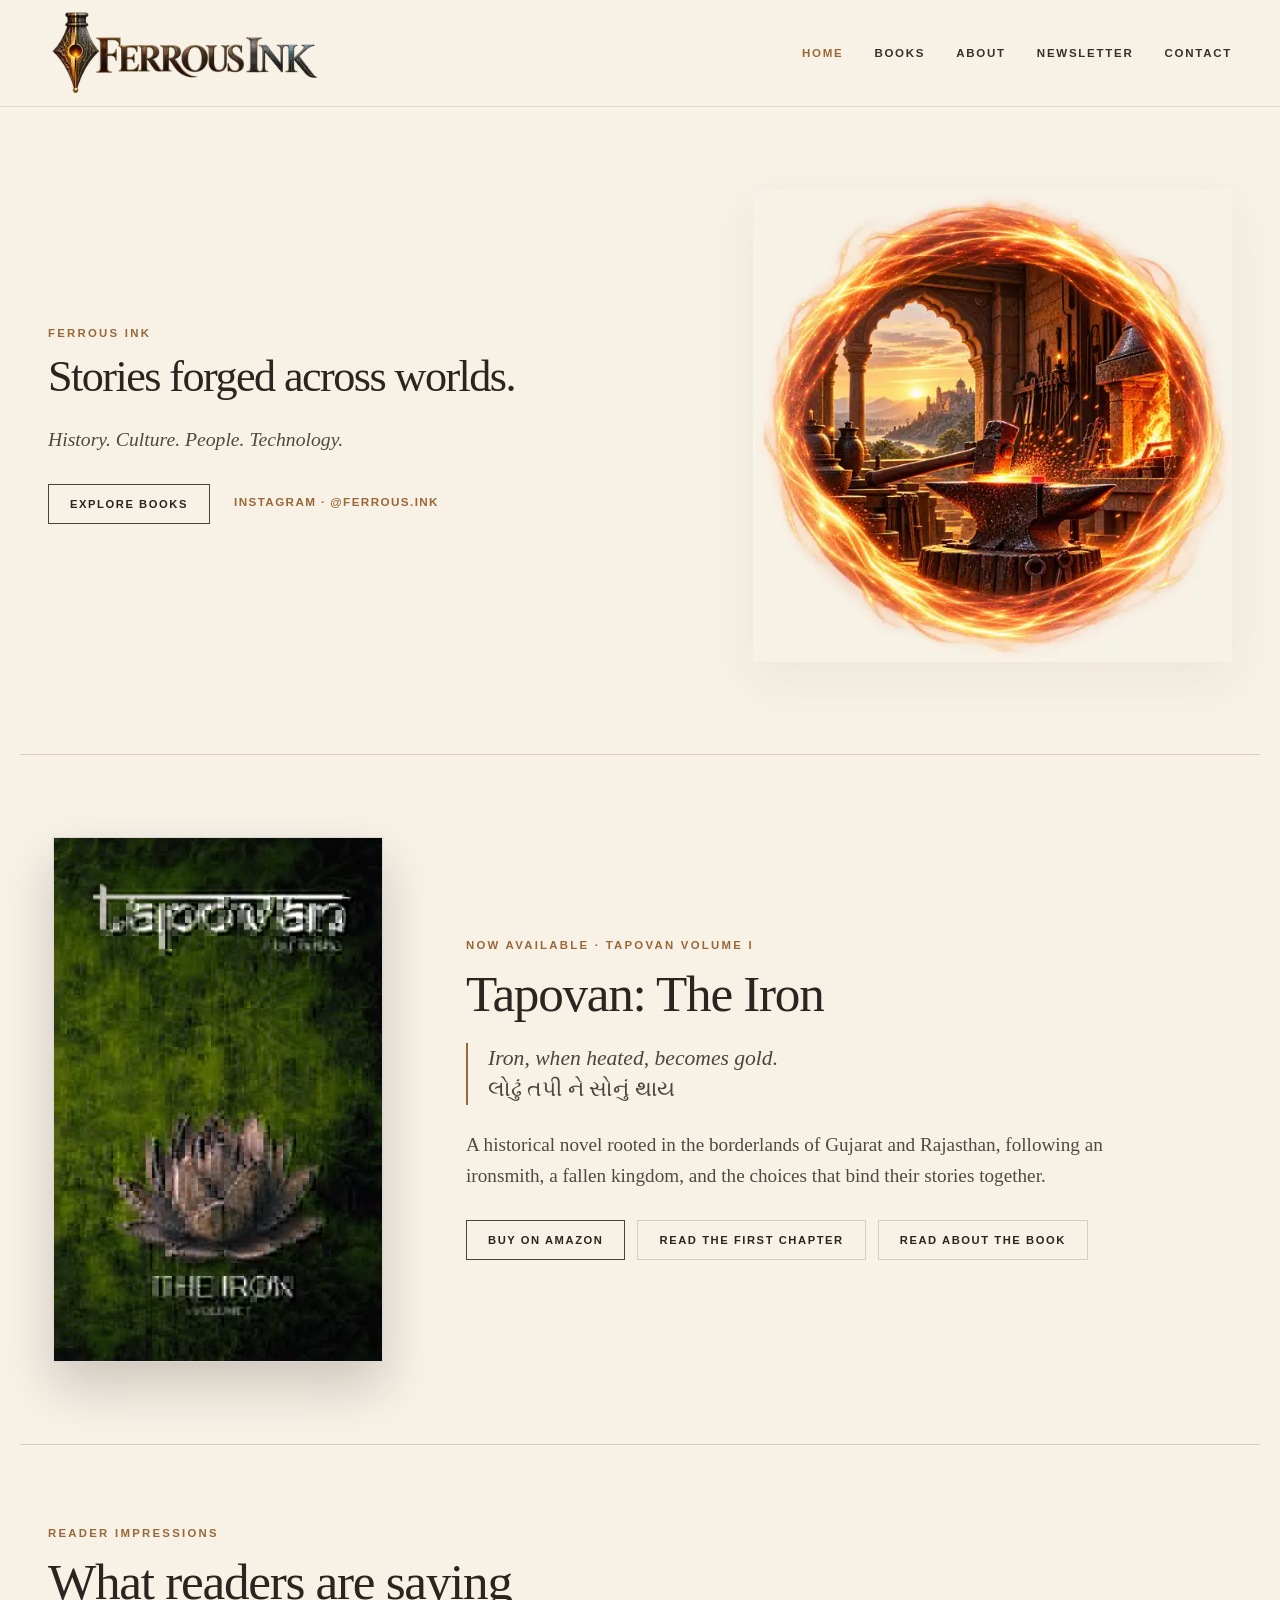
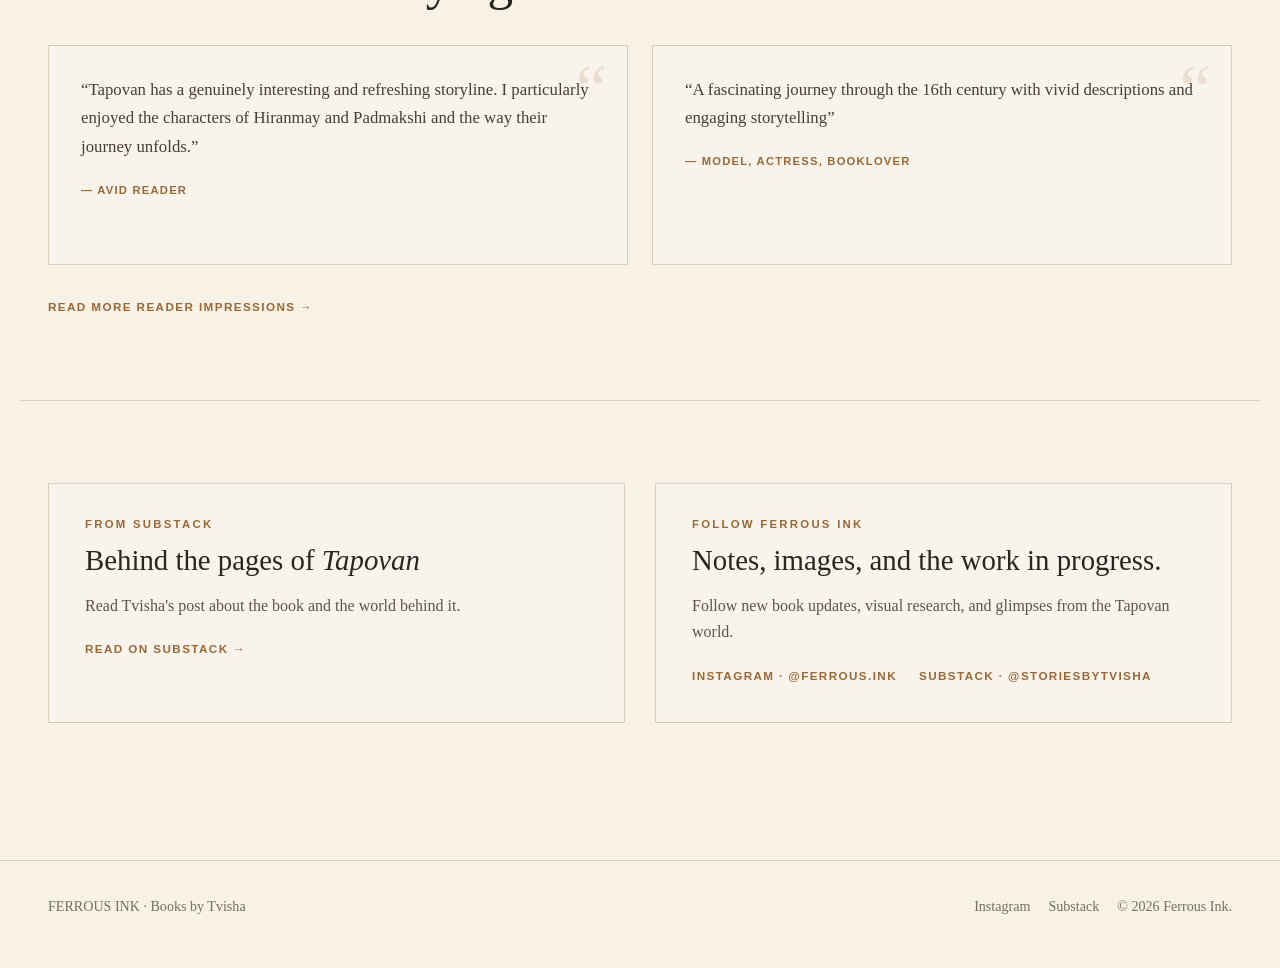
==== index.html @ 9d2a9182 "Use medium Tapovan cover on homepage" ====
<!doctype html><html lang="en"><head><meta charset="utf-8"><meta name="viewport" content="width=device-width,initial-scale=1">
<title>Ferrous Ink — Books by Tvisha</title><meta name="description" content="Ferrous Ink. Stories forged across worlds. Tapovan: The Iron by Tvisha is available now on Amazon."><link rel="stylesheet" href="assets/css/styles.css?v=10"><style>.portal:after{display:none}</style></head>
<body><header class="site-header"><nav class="nav">
<a class="brand" href="index.html" aria-label="Ferrous Ink home"><img src="assets/images/ferrous-ink-logo-fixed.svg" alt="Ferrous Ink"></a>
<div class="nav-links"><a href="index.html" aria-current="page">Home</a><a href="books.html">Books</a><a href="about.html">About</a><a href="newsletter.html">Newsletter</a><a href="contact.html">Contact</a></div></nav></header><main>
<section class="hero">
 <div><p class="eyebrow">Ferrous Ink</p><h1>Stories forged across worlds.</h1>
 <p class="lead">History. Culture. People. Technology.</p>
 <div class="hero-actions"><a class="button" href="books.html">Explore Books</a><a class="text-link" href="https://www.instagram.com/ferrous.ink/?hl=en" target="_blank" rel="noopener noreferrer">Instagram · @ferrous.ink</a></div></div>
 <div class="portal"><img id="portal-image" src="assets/images/forge-portal.webp?v=8" alt="A glowing iron forge and anvil framed by a smooth fiery portal"></div>
</section>

<section class="section rule home-book-feature">
 <div class="home-book-cover"><a href="tapovan.html" aria-label="Read more about Tapovan: The Iron"><img data-tapovan-cover="medium" src="assets/images/tapovan-cover-current.svg?v=18" alt="Tapovan: The Iron, Volume I, by Tvisha"></a></div>
 <div class="home-book-copy">
  <p class="eyebrow">Now Available · Tapovan Volume I</p>
  <h2>Tapovan: The Iron</h2>
  <p class="home-book-quote"><em>Iron, when heated, becomes gold.</em><br><span lang="gu">લોઢું તપી ને સોનું થાય</span></p>
  <p class="lead">A historical novel rooted in the borderlands of Gujarat and Rajasthan, following an ironsmith, a fallen kingdom, and the choices that bind their stories together.</p>
  <div class="home-book-actions"><a class="button" href="https://www.amazon.com/dp/B0HPCVSJZD" target="_blank" rel="noopener noreferrer">Buy on Amazon</a><a class="button button-soft" href="sample-chapter.html">Read the First Chapter</a><a class="button button-soft" href="tapovan.html">Read About the Book</a></div>
 </div>
</section>

<section class="section rule home-review-preview">
 <p class="eyebrow">Reader Impressions</p>
 <h2>What readers are saying</h2>
 <div class="home-review-grid">
  <blockquote class="review-card"><p>“Tapovan has a genuinely interesting and refreshing storyline. I particularly enjoyed the characters of Hiranmay and Padmakshi and the way their journey unfolds.”</p><footer>— Avid Reader</footer></blockquote>
  <blockquote class="review-card"><p>“A fascinating journey through the 16th century with vivid descriptions and engaging storytelling”</p><footer>— Model, Actress, BookLover</footer></blockquote>
 </div>
 <p class="review-more"><a class="text-link" href="tapovan.html">Read more reader impressions →</a></p>
</section>

<section class="section rule home-notes">
 <div class="home-note-card">
  <p class="eyebrow">From Substack</p>
  <h3>Behind the pages of <em>Tapovan</em></h3>
  <p>Read Tvisha's post about the book and the world behind it.</p>
  <a class="text-link" href="https://substack.com/home/post/p-222257417" target="_blank" rel="noopener noreferrer">Read on Substack →</a>
 </div>
 <div class="home-note-card home-social-card">
  <p class="eyebrow">Follow Ferrous Ink</p>
  <h3>Notes, images, and the work in progress.</h3>
  <p>Follow new book updates, visual research, and glimpses from the Tapovan world.</p>
  <div class="social-links-inline"><a class="text-link" href="https://www.instagram.com/ferrous.ink/?hl=en" target="_blank" rel="noopener noreferrer">Instagram · @ferrous.ink</a><a class="text-link" href="https://substack.com/@storiesbytvisha" target="_blank" rel="noopener noreferrer">Substack · @storiesbytvisha</a></div>
 </div>
</section>
</main><footer><div class="footer-inner"><div>FERROUS INK · Books by Tvisha</div><div class="footer-links"><a href="https://www.instagram.com/ferrous.ink/?hl=en" target="_blank" rel="noopener noreferrer">Instagram</a><a href="https://substack.com/@storiesbytvisha" target="_blank" rel="noopener noreferrer">Substack</a><span>© <span data-year></span> Ferrous Ink.</span></div></div></footer><script src="assets/js/site.js?v=18"></script><script>
(async()=>{try{const files=['part0.txt','part1.txt','part2.txt','part3.txt'];const parts=await Promise.all(files.map(f=>fetch('assets/images/portal-data/'+f+'?v=8').then(r=>{if(!r.ok)throw new Error('portal');return r.text()})));const img=document.getElementById('portal-image');if(img)img.src='data:image/webp;base64,'+parts.join('');}catch(e){/* keep the existing portal as a safe fallback */}})();
</script></body></html>
---- assets/css/styles.css ----
:root{
 --ivory:#f7f1e6;--paper:#fbf7ef;--ink:#292520;--soft:#655c52;
 --bronze:#9a6737;--blue:#263f50;--line:#d9cdbb;--max:1240px;
}
*{box-sizing:border-box} html{scroll-behavior:smooth}
body{margin:0;background:var(--ivory);color:var(--ink);font-family:Georgia,"Times New Roman",serif;line-height:1.62}
img{max-width:100%;display:block} a{color:inherit}
.site-header{background:rgba(247,241,230,.97);border-bottom:1px solid rgba(80,65,48,.13);position:sticky;top:0;z-index:20}
.nav{max-width:var(--max);margin:auto;padding:10px 28px;display:flex;align-items:center;gap:34px;min-height:82px}
.brand{display:block;width:270px;max-width:32vw;flex:none}.brand img{width:100%;height:auto}
.nav-links{margin-left:auto;display:flex;gap:31px;align-items:center}
.nav-links a{text-decoration:none;text-transform:uppercase;letter-spacing:.15em;font:600 .72rem Arial,sans-serif;color:#37312b}
.nav-links a:hover,.nav-links a[aria-current="page"]{color:var(--bronze)}
main{min-height:68vh}
.hero{max-width:var(--max);margin:auto;padding:82px 28px 92px;display:grid;grid-template-columns:minmax(0,1.15fr) minmax(360px,.85fr);gap:58px;align-items:center}
.eyebrow{margin:0 0 15px;color:var(--bronze);text-transform:uppercase;letter-spacing:.2em;font:700 .71rem Arial,sans-serif}
.hero h1{font-weight:400;line-height:1.04;letter-spacing:-.035em;margin:0 0 24px;font-size:clamp(2.15rem,3.45vw,3.45rem);white-space:nowrap}
.hero .lead{font-size:1.23rem;font-style:italic;color:#50483f;margin:0 0 28px}
.portal{width:min(100%,540px);margin:auto;position:relative;isolation:isolate;filter:drop-shadow(0 18px 25px rgba(80,45,20,.06))}
.portal img{width:100%;height:auto;object-fit:contain;position:relative;z-index:1}
.portal:after{content:"";position:absolute;z-index:2;inset:-2px;pointer-events:none;background:linear-gradient(90deg,var(--ivory) 0%,rgba(247,241,230,.88) 3%,rgba(247,241,230,.38) 9%,transparent 18%,transparent 82%,rgba(247,241,230,.32) 92%,rgba(247,241,230,.86) 98%,var(--ivory) 100%),linear-gradient(0deg,var(--ivory) 0%,rgba(247,241,230,.86) 3%,rgba(247,241,230,.34) 10%,transparent 19%,transparent 83%,rgba(247,241,230,.24) 93%,rgba(247,241,230,.78) 99%,var(--ivory) 100%)}
.button{display:inline-block;padding:13px 21px;border:1px solid #4c4339;text-decoration:none;text-transform:uppercase;letter-spacing:.14em;font:700 .7rem Arial,sans-serif;transition:.2s;background:transparent;color:var(--ink);cursor:pointer}
.button:hover{background:var(--blue);border-color:var(--blue);color:#fff}
.section{max-width:var(--max);margin:auto;padding:82px 28px}.rule{border-top:1px solid var(--line)}
h1,h2,h3{font-weight:400;line-height:1.1;margin-top:0} h1{font-size:clamp(3rem,6vw,5.5rem);letter-spacing:-.04em}
h2{font-size:clamp(2.2rem,4vw,3.75rem);letter-spacing:-.025em} h3{font-size:1.65rem}
.grid-2{display:grid;grid-template-columns:1fr 1fr;gap:70px;align-items:center}
.lead{font-size:1.2rem;color:#514940}
.book-feature{display:grid;grid-template-columns:minmax(220px,360px) 1fr;gap:72px;align-items:center}
.book-cover{box-shadow:0 18px 40px rgba(38,31,24,.18);border:1px solid rgba(65,50,35,.2)}
.book-cover img{width:100%;height:auto}
.prose{max-width:760px;font-size:1.08rem}.prose p{margin:0 0 1.25em}
.quote{font-size:1.65rem;font-style:italic;border-left:2px solid var(--bronze);padding-left:24px;color:#4d453d}
.about-mark{max-width:330px;margin:auto;opacity:.95}
.form{max-width:720px} label{display:block;margin:20px 0 7px;text-transform:uppercase;letter-spacing:.11em;font:700 .7rem Arial,sans-serif}
input,textarea{width:100%;padding:13px 14px;background:rgba(255,255,255,.35);border:1px solid #bdb09e;color:var(--ink);font:1rem Georgia,serif}
textarea{min-height:180px;resize:vertical}.notice{font-size:.92rem;color:#746b61}
footer{border-top:1px solid var(--line);margin-top:55px}.footer-inner{max-width:var(--max);margin:auto;padding:34px 28px 50px;display:flex;justify-content:space-between;gap:20px;color:#766d63;font-size:.88rem}
.series-teaser{max-width:760px}
.trilogy-intro{max-width:720px;margin-bottom:46px}
.trilogy-list{display:grid;gap:56px}
.volume-card{border-top:1px solid var(--line);padding-top:48px}
.volume-feature{display:grid;grid-template-columns:minmax(210px,330px) 1fr;gap:64px;align-items:center}
.volume-copy{max-width:650px}
.status{display:inline-block;margin:0 0 18px;padding:6px 10px;border:1px solid var(--line);font:700 .68rem Arial,sans-serif;text-transform:uppercase;letter-spacing:.13em;color:var(--soft)}
.status.ready{border-color:var(--bronze);color:var(--bronze)}
.trilogy-progress{display:grid;grid-template-columns:1fr 1fr;gap:28px}
.progress-card{border:1px solid var(--line);padding:30px;background:rgba(255,255,255,.16)}
.progress-card h3{margin-bottom:14px}
.contact-page{display:grid;grid-template-columns:.9fr 1.1fr;gap:82px;align-items:start}
.contact-intro{padding-top:18px;max-width:470px}.contact-intro h1{margin-bottom:22px}.contact-lead{font-size:1.25rem;line-height:1.55;color:#4f473e}
.contact-rule{width:72px;height:1px;background:var(--bronze);margin:28px 0}.contact-note{font-size:1rem;color:#6a6157;max-width:410px}
.contact-card{background:rgba(255,255,255,.28);border:1px solid var(--line);padding:34px 36px 38px;box-shadow:0 18px 42px rgba(58,45,32,.06)}
.contact-card .form{max-width:none}.form-row{display:grid;grid-template-columns:1fr 1fr;gap:20px}.contact-card label{margin-top:0}.contact-card .form-row+label,.contact-card textarea+button{margin-top:20px}.contact-card input,.contact-card textarea{background:rgba(255,255,255,.52);border-color:#c7baa8}.contact-card input:focus,.contact-card textarea:focus{outline:1px solid var(--bronze);border-color:var(--bronze)}
.contact-button{margin-top:22px;min-width:165px}.contact-card .notice{margin:14px 0 0}
@media(max-width:900px){.hero{grid-template-columns:1fr;gap:38px}.hero h1{white-space:normal}.portal{max-width:470px}.book-feature{grid-template-columns:260px 1fr;gap:38px}.volume-feature{grid-template-columns:250px 1fr;gap:38px}.contact-page{grid-template-columns:1fr;gap:42px}.contact-intro{max-width:700px}.contact-card{max-width:760px}}
@media(max-width:680px){.nav{padding:10px 18px;flex-wrap:wrap;gap:10px}.brand{width:220px;max-width:70vw}.nav-links{width:100%;justify-content:center;gap:18px}.nav-links a{font-size:.63rem}.hero,.section{padding-left:20px;padding-right:20px}.hero{padding-top:55px}.hero h1{font-size:2.45rem}.portal:after{background:linear-gradient(90deg,var(--ivory) 0%,rgba(247,241,230,.8) 4%,rgba(247,241,230,.25) 11%,transparent 20%,transparent 82%,rgba(247,241,230,.25) 93%,var(--ivory) 100%),linear-gradient(0deg,var(--ivory) 0%,rgba(247,241,230,.82) 4%,rgba(247,241,230,.25) 12%,transparent 21%,transparent 84%,rgba(247,241,230,.2) 94%,var(--ivory) 100%)}.grid-2,.book-feature,.volume-feature,.trilogy-progress,.form-row{grid-template-columns:1fr}.book-cover,.volume-feature .book-cover{max-width:280px}.contact-card{padding:26px 22px 30px}.footer-inner{display:block}}

.hero-actions{display:flex;align-items:center;gap:24px;flex-wrap:wrap}
.text-link{color:var(--bronze);text-decoration:none;font:700 .73rem Arial,sans-serif;text-transform:uppercase;letter-spacing:.12em;border-bottom:1px solid transparent;padding-bottom:3px}
.text-link:hover{border-bottom-color:var(--bronze)}
.home-book-feature{display:grid;grid-template-columns:minmax(230px,340px) 1fr;gap:78px;align-items:center}
.home-book-cover{max-width:330px;justify-self:center;box-shadow:0 24px 48px rgba(38,31,24,.2);border:1px solid rgba(65,50,35,.2);background:#fff}
.home-book-cover img{width:100%;height:auto}
.home-book-copy{max-width:690px}.home-book-copy h2{margin-bottom:20px}
.home-book-quote{font-size:1.35rem;line-height:1.45;color:#4d453d;border-left:2px solid var(--bronze);padding-left:20px;margin:0 0 24px}
.home-book-actions{display:flex;gap:12px;flex-wrap:wrap;margin-top:28px}.button-soft{border-color:var(--line)}
.home-notes{display:grid;grid-template-columns:1fr 1fr;gap:30px}
.home-note-card{border:1px solid var(--line);background:rgba(255,255,255,.18);padding:34px 36px;min-height:240px}
.home-note-card h3{font-size:1.8rem;margin-bottom:14px}.home-note-card p:not(.eyebrow){color:#5d544b;max-width:520px}
.social-links-inline{display:flex;gap:22px;flex-wrap:wrap;margin-top:24px}
.footer-links{display:flex;gap:18px;align-items:center;flex-wrap:wrap}.footer-links a{text-decoration:none}.footer-links a:hover{color:var(--bronze)}
.reviews-section h2,.home-review-preview h2{max-width:760px;margin-bottom:34px}
.reviews-grid{display:grid;grid-template-columns:1fr 1fr;gap:24px}
.review-card{margin:0;border:1px solid var(--line);background:rgba(255,255,255,.2);padding:30px 32px;position:relative}
.review-card:before{content:"“";position:absolute;top:8px;right:20px;font-size:4.4rem;line-height:1;color:rgba(154,103,55,.15);font-family:Georgia,serif}
.review-card p{margin:0 0 22px;font-size:1.05rem;line-height:1.72;color:#453e37;position:relative;z-index:1}
.review-card footer{border:0;margin:0;padding:0;color:var(--bronze);font:700 .7rem Arial,sans-serif;text-transform:uppercase;letter-spacing:.11em}
.home-review-grid{display:grid;grid-template-columns:1fr 1fr;gap:24px}
.home-review-preview .review-card{min-height:220px}.review-more{margin:28px 0 0}
@media(max-width:900px){.home-book-feature{grid-template-columns:270px 1fr;gap:46px}.home-notes{grid-template-columns:1fr 1fr}}
@media(max-width:680px){.home-book-feature,.home-notes,.reviews-grid,.home-review-grid{grid-template-columns:1fr}.home-book-cover{max-width:280px;margin:0 auto}.home-note-card{min-height:0}.footer-links{margin-top:10px}.hero-actions{align-items:flex-start;flex-direction:column;gap:16px}.review-card{padding:26px 24px}}
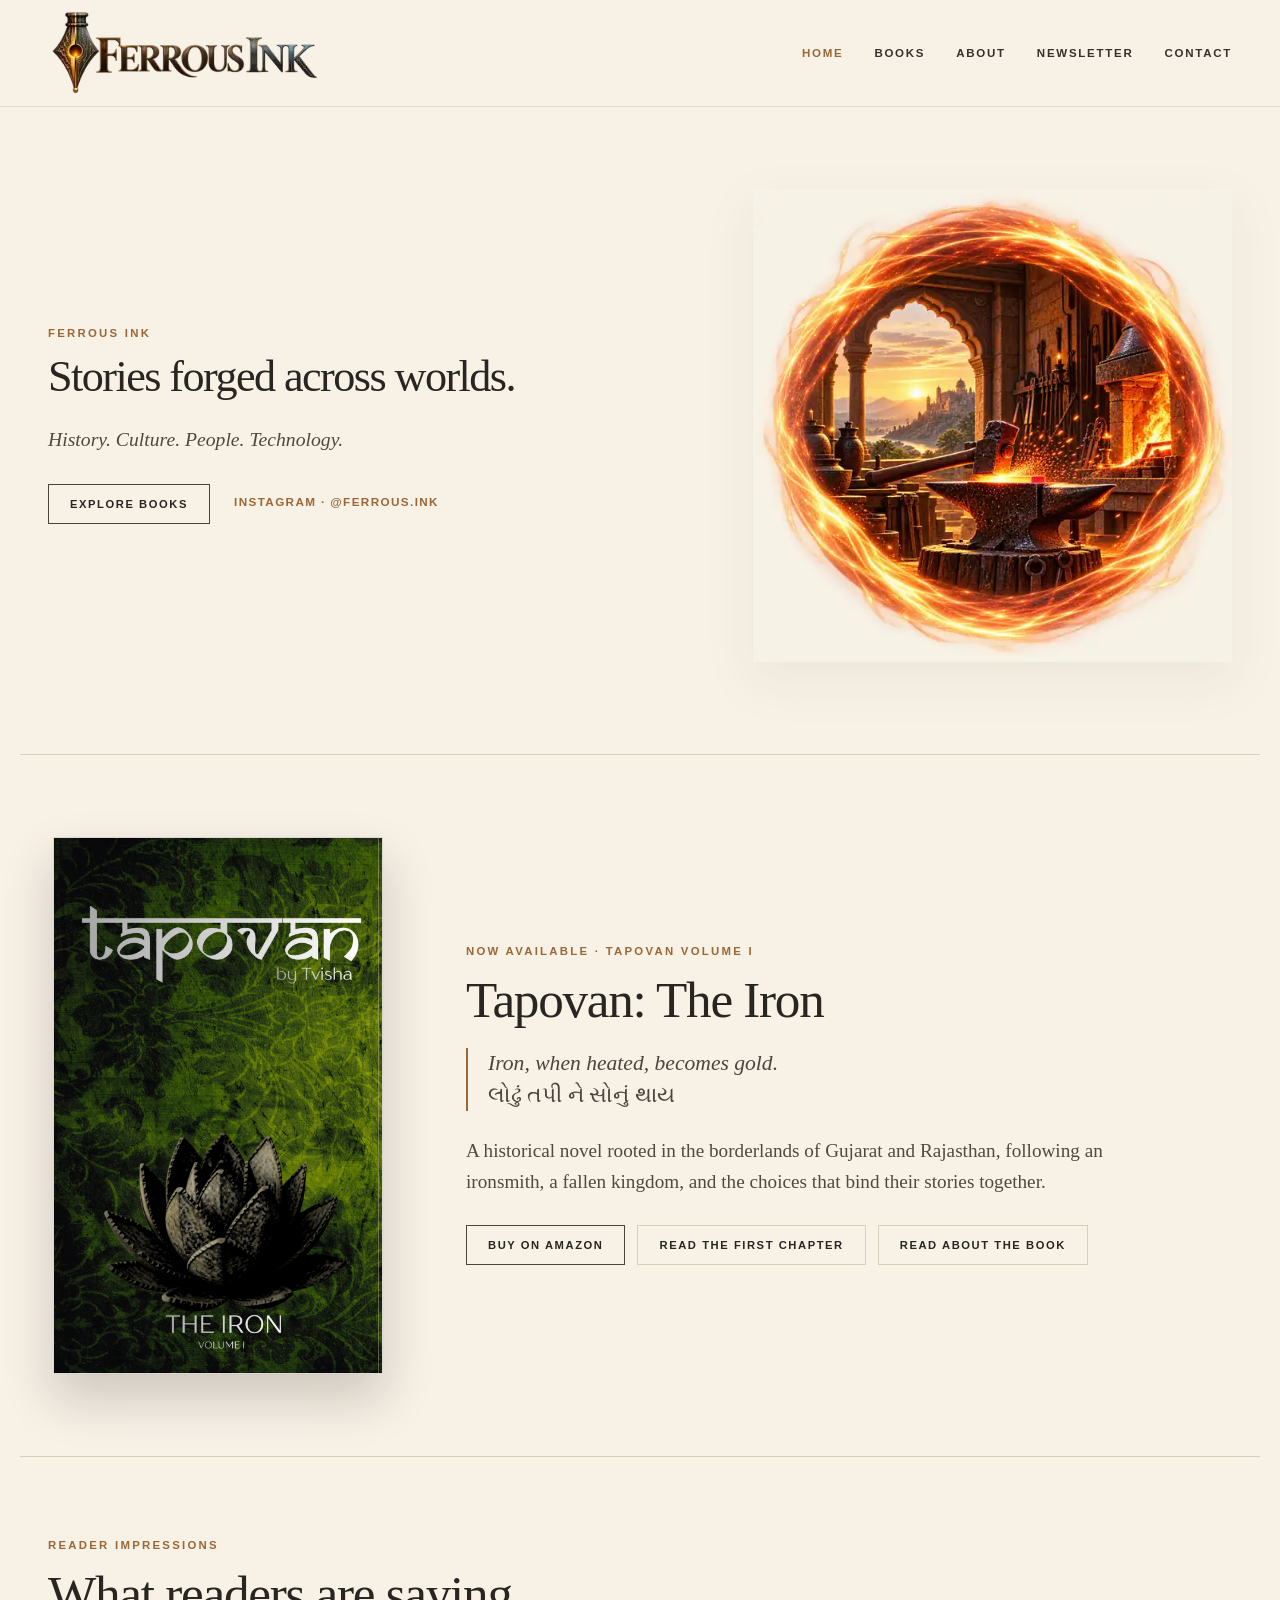
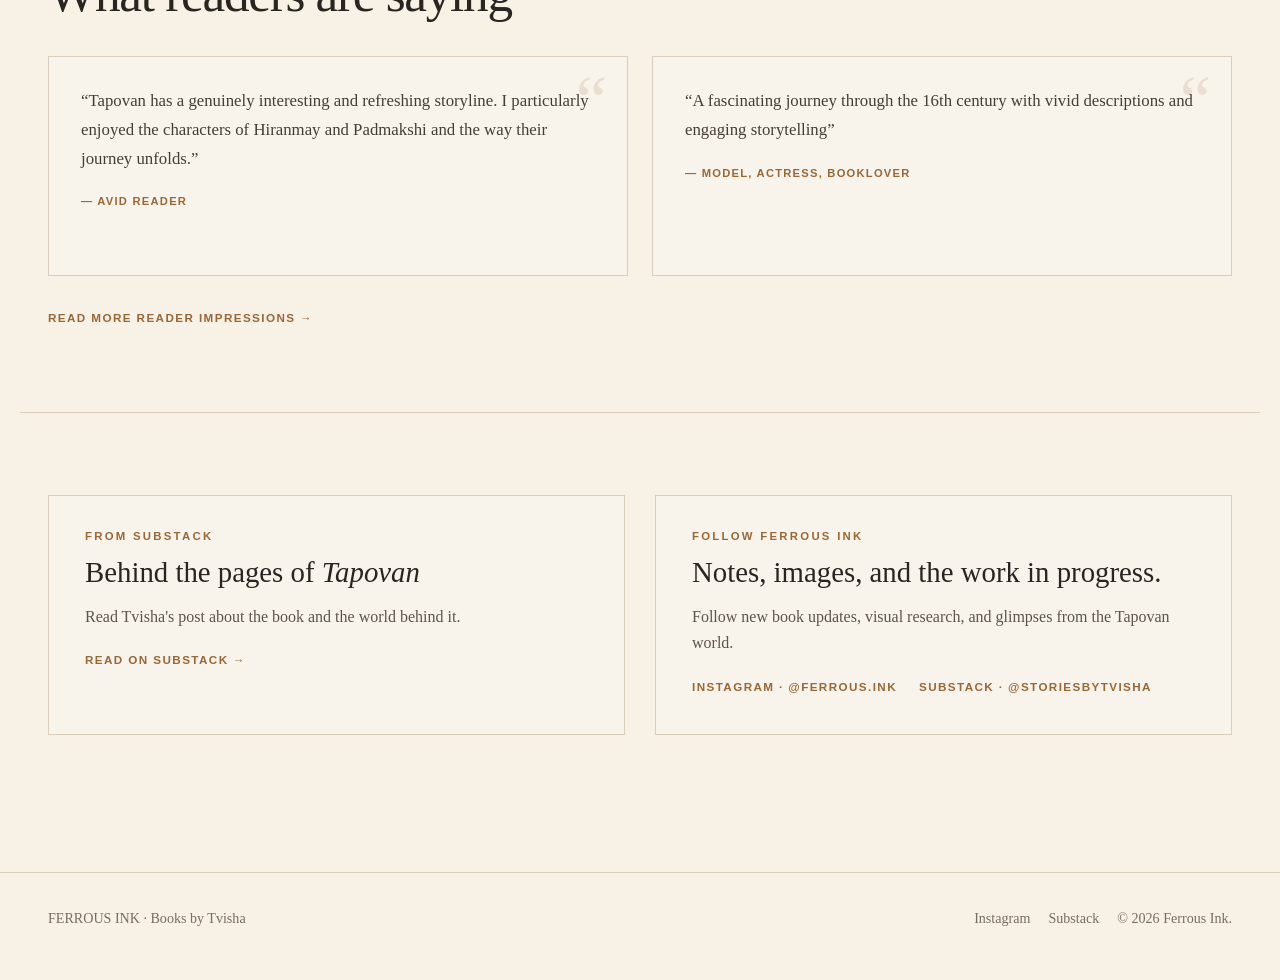
==== commit 0aca32a2: "Use real Tapovan cover asset on homepage" ====
--- a/index.html
+++ b/index.html
@@ -9,42 +9,10 @@
  <div class="hero-actions"><a class="button" href="books.html">Explore Books</a><a class="text-link" href="https://www.instagram.com/ferrous.ink/?hl=en" target="_blank" rel="noopener noreferrer">Instagram · @ferrous.ink</a></div></div>
  <div class="portal"><img id="portal-image" src="assets/images/forge-portal.webp?v=8" alt="A glowing iron forge and anvil framed by a smooth fiery portal"></div>
 </section>
-
 <section class="section rule home-book-feature">
- <div class="home-book-cover"><a href="tapovan.html" aria-label="Read more about Tapovan: The Iron"><img data-tapovan-cover="medium" src="assets/images/tapovan-cover-current.svg?v=18" alt="Tapovan: The Iron, Volume I, by Tvisha"></a></div>
- <div class="home-book-copy">
-  <p class="eyebrow">Now Available · Tapovan Volume I</p>
-  <h2>Tapovan: The Iron</h2>
-  <p class="home-book-quote"><em>Iron, when heated, becomes gold.</em><br><span lang="gu">લોઢું તપી ને સોનું થાય</span></p>
-  <p class="lead">A historical novel rooted in the borderlands of Gujarat and Rajasthan, following an ironsmith, a fallen kingdom, and the choices that bind their stories together.</p>
-  <div class="home-book-actions"><a class="button" href="https://www.amazon.com/dp/B0HPCVSJZD" target="_blank" rel="noopener noreferrer">Buy on Amazon</a><a class="button button-soft" href="sample-chapter.html">Read the First Chapter</a><a class="button button-soft" href="tapovan.html">Read About the Book</a></div>
- </div>
+ <div class="home-book-cover"><a href="tapovan.html" aria-label="Read more about Tapovan: The Iron"><img src="assets/images/tapovan-the-iron.webp?v=19" alt="Tapovan: The Iron, Volume I, by Tvisha"></a></div>
+ <div class="home-book-copy"><p class="eyebrow">Now Available · Tapovan Volume I</p><h2>Tapovan: The Iron</h2><p class="home-book-quote"><em>Iron, when heated, becomes gold.</em><br><span lang="gu">લોઢું તપી ને સોનું થાય</span></p><p class="lead">A historical novel rooted in the borderlands of Gujarat and Rajasthan, following an ironsmith, a fallen kingdom, and the choices that bind their stories together.</p><div class="home-book-actions"><a class="button" href="https://www.amazon.com/dp/B0HPCVSJZD" target="_blank" rel="noopener noreferrer">Buy on Amazon</a><a class="button button-soft" href="sample-chapter.html">Read the First Chapter</a><a class="button button-soft" href="tapovan.html">Read About the Book</a></div></div>
 </section>
-
-<section class="section rule home-review-preview">
- <p class="eyebrow">Reader Impressions</p>
- <h2>What readers are saying</h2>
- <div class="home-review-grid">
-  <blockquote class="review-card"><p>“Tapovan has a genuinely interesting and refreshing storyline. I particularly enjoyed the characters of Hiranmay and Padmakshi and the way their journey unfolds.”</p><footer>— Avid Reader</footer></blockquote>
-  <blockquote class="review-card"><p>“A fascinating journey through the 16th century with vivid descriptions and engaging storytelling”</p><footer>— Model, Actress, BookLover</footer></blockquote>
- </div>
- <p class="review-more"><a class="text-link" href="tapovan.html">Read more reader impressions →</a></p>
-</section>
-
-<section class="section rule home-notes">
- <div class="home-note-card">
-  <p class="eyebrow">From Substack</p>
-  <h3>Behind the pages of <em>Tapovan</em></h3>
-  <p>Read Tvisha's post about the book and the world behind it.</p>
-  <a class="text-link" href="https://substack.com/home/post/p-222257417" target="_blank" rel="noopener noreferrer">Read on Substack →</a>
- </div>
- <div class="home-note-card home-social-card">
-  <p class="eyebrow">Follow Ferrous Ink</p>
-  <h3>Notes, images, and the work in progress.</h3>
-  <p>Follow new book updates, visual research, and glimpses from the Tapovan world.</p>
-  <div class="social-links-inline"><a class="text-link" href="https://www.instagram.com/ferrous.ink/?hl=en" target="_blank" rel="noopener noreferrer">Instagram · @ferrous.ink</a><a class="text-link" href="https://substack.com/@storiesbytvisha" target="_blank" rel="noopener noreferrer">Substack · @storiesbytvisha</a></div>
- </div>
-</section>
-</main><footer><div class="footer-inner"><div>FERROUS INK · Books by Tvisha</div><div class="footer-links"><a href="https://www.instagram.com/ferrous.ink/?hl=en" target="_blank" rel="noopener noreferrer">Instagram</a><a href="https://substack.com/@storiesbytvisha" target="_blank" rel="noopener noreferrer">Substack</a><span>© <span data-year></span> Ferrous Ink.</span></div></div></footer><script src="assets/js/site.js?v=18"></script><script>
-(async()=>{try{const files=['part0.txt','part1.txt','part2.txt','part3.txt'];const parts=await Promise.all(files.map(f=>fetch('assets/images/portal-data/'+f+'?v=8').then(r=>{if(!r.ok)throw new Error('portal');return r.text()})));const img=document.getElementById('portal-image');if(img)img.src='data:image/webp;base64,'+parts.join('');}catch(e){/* keep the existing portal as a safe fallback */}})();
-</script></body></html>+<section class="section rule home-review-preview"><p class="eyebrow">Reader Impressions</p><h2>What readers are saying</h2><div class="home-review-grid"><blockquote class="review-card"><p>“Tapovan has a genuinely interesting and refreshing storyline. I particularly enjoyed the characters of Hiranmay and Padmakshi and the way their journey unfolds.”</p><footer>— Avid Reader</footer></blockquote><blockquote class="review-card"><p>“A fascinating journey through the 16th century with vivid descriptions and engaging storytelling”</p><footer>— Model, Actress, BookLover</footer></blockquote></div><p class="review-more"><a class="text-link" href="tapovan.html">Read more reader impressions →</a></p></section>
+<section class="section rule home-notes"><div class="home-note-card"><p class="eyebrow">From Substack</p><h3>Behind the pages of <em>Tapovan</em></h3><p>Read Tvisha's post about the book and the world behind it.</p><a class="text-link" href="https://substack.com/home/post/p-222257417" target="_blank" rel="noopener noreferrer">Read on Substack →</a></div><div class="home-note-card home-social-card"><p class="eyebrow">Follow Ferrous Ink</p><h3>Notes, images, and the work in progress.</h3><p>Follow new book updates, visual research, and glimpses from the Tapovan world.</p><div class="social-links-inline"><a class="text-link" href="https://www.instagram.com/ferrous.ink/?hl=en" target="_blank" rel="noopener noreferrer">Instagram · @ferrous.ink</a><a class="text-link" href="https://substack.com/@storiesbytvisha" target="_blank" rel="noopener noreferrer">Substack · @storiesbytvisha</a></div></div></section>
+</main><footer><div class="footer-inner"><div>FERROUS INK · Books by Tvisha</div><div class="footer-links"><a href="https://www.instagram.com/ferrous.ink/?hl=en" target="_blank" rel="noopener noreferrer">Instagram</a><a href="https://substack.com/@storiesbytvisha" target="_blank" rel="noopener noreferrer">Substack</a><span>© <span data-year></span> Ferrous Ink.</span></div></div></footer><script src="assets/js/site.js?v=19"></script><script>(async()=>{try{const files=['part0.txt','part1.txt','part2.txt','part3.txt'];const parts=await Promise.all(files.map(f=>fetch('assets/images/portal-data/'+f+'?v=8').then(r=>{if(!r.ok)throw new Error('portal');return r.text()})));const img=document.getElementById('portal-image');if(img)img.src='data:image/webp;base64,'+parts.join('');}catch(e){}})();</script></body></html>
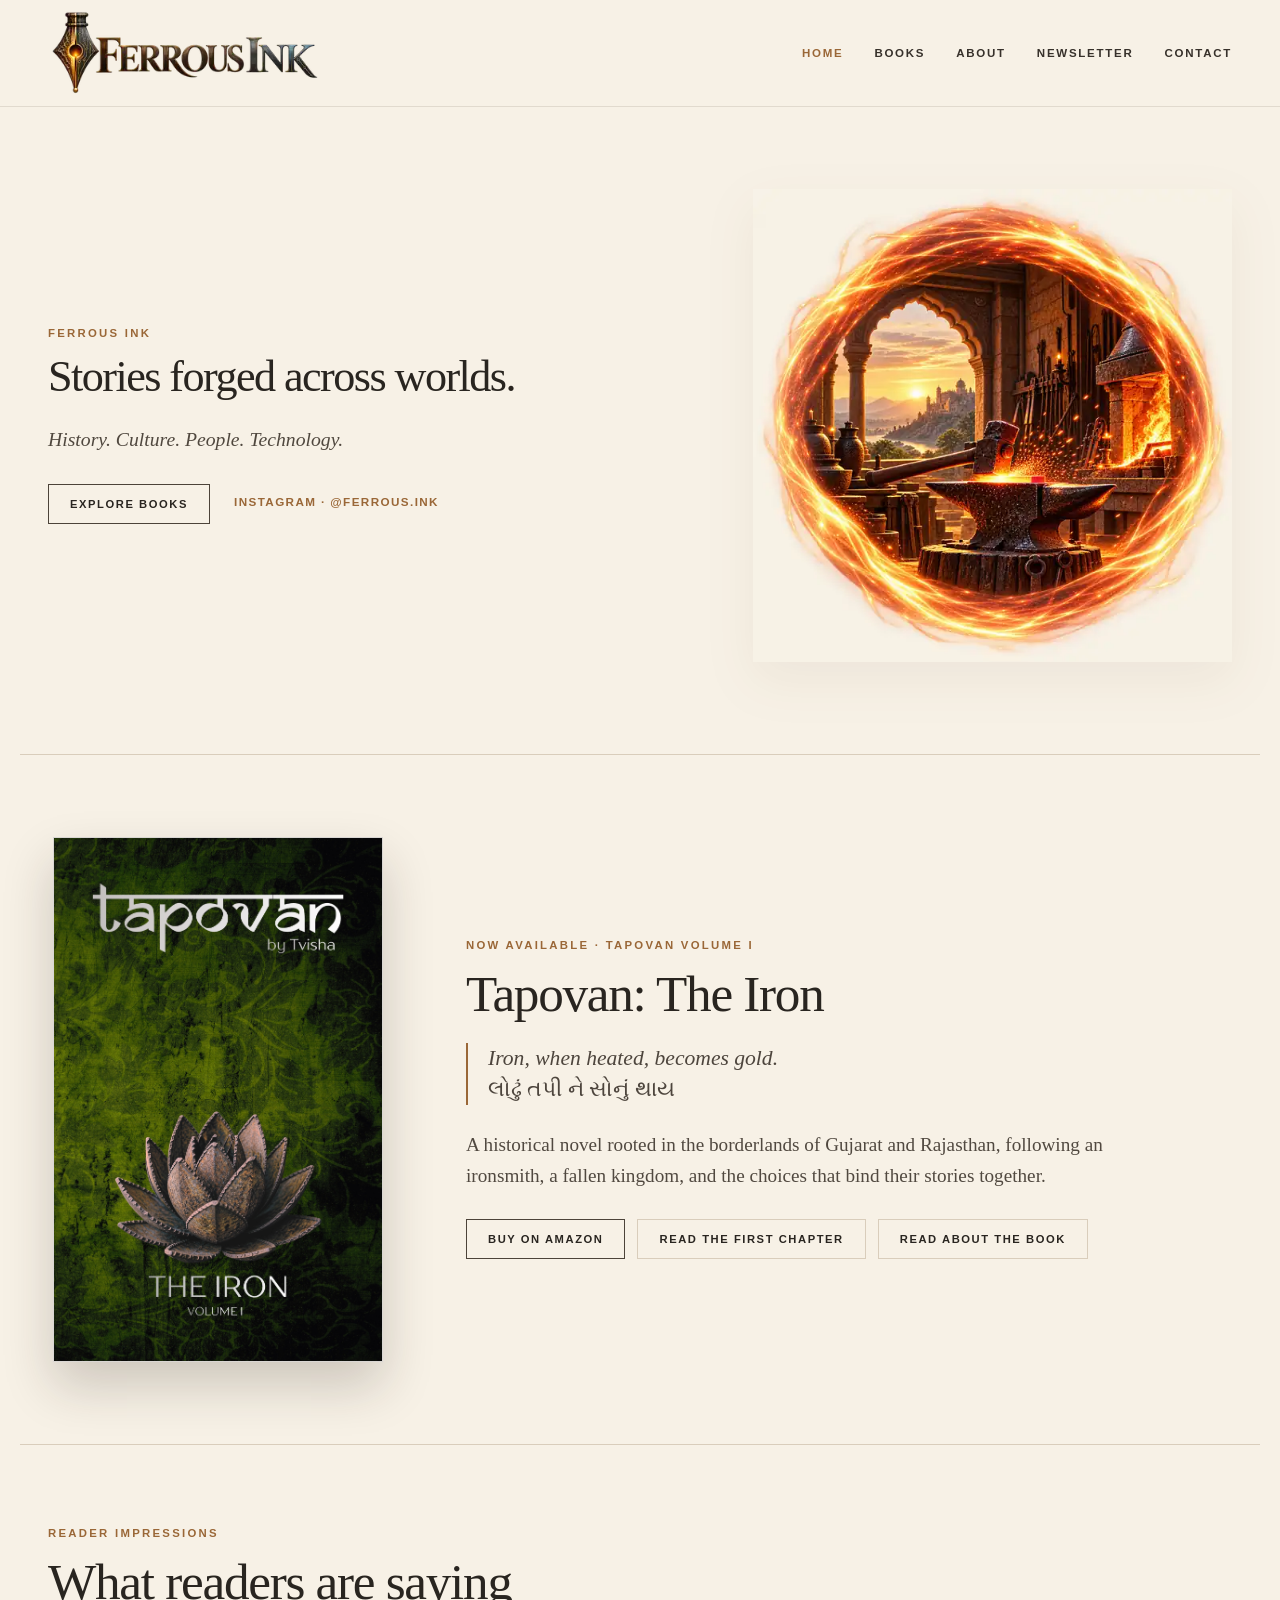
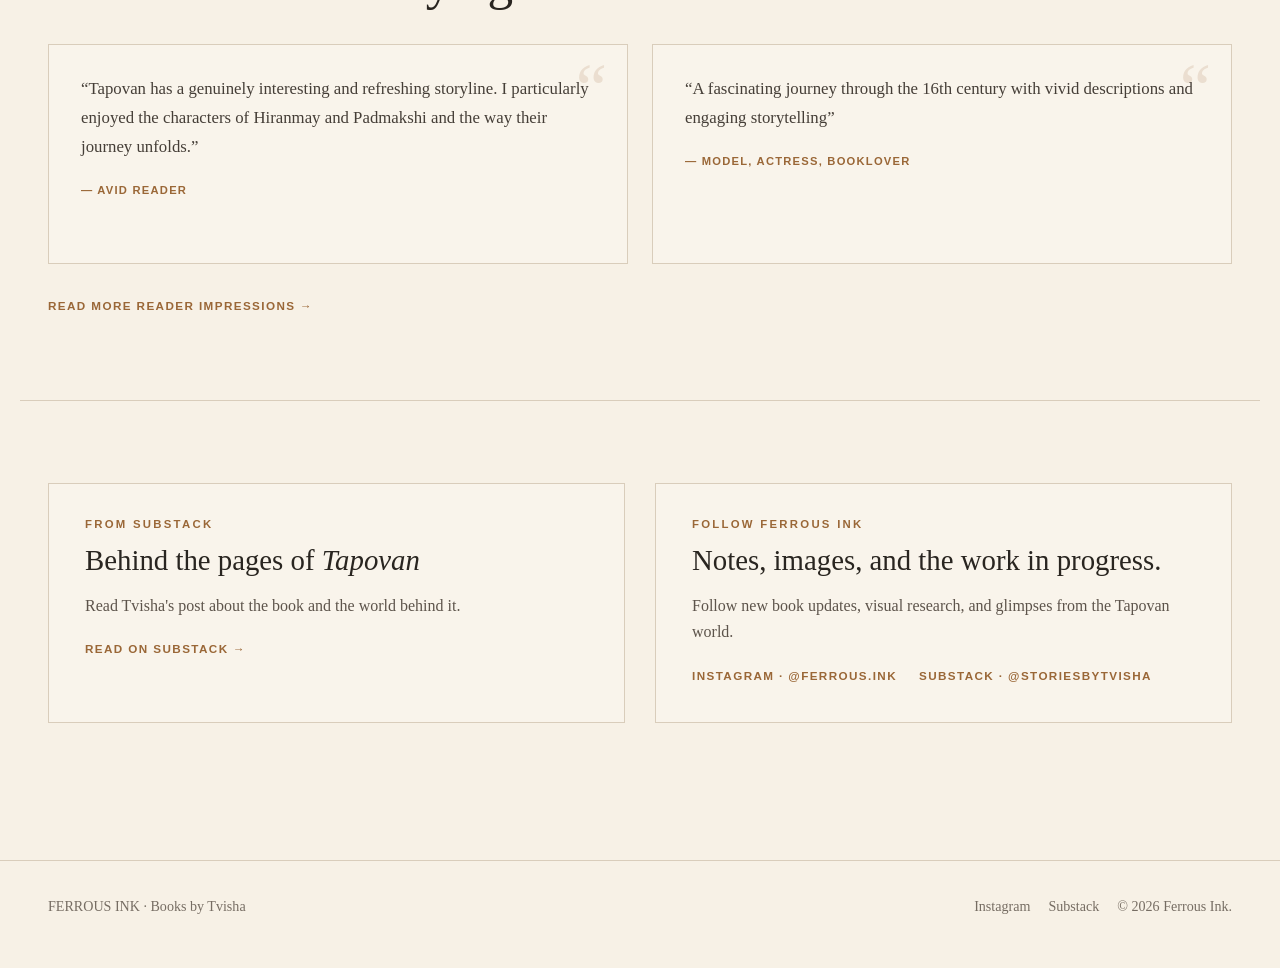
==== commit 70daf323: "Use uploaded new Tapovan cover on homepage" ====
--- a/index.html
+++ b/index.html
@@ -10,7 +10,7 @@
  <div class="portal"><img id="portal-image" src="assets/images/forge-portal.webp?v=8" alt="A glowing iron forge and anvil framed by a smooth fiery portal"></div>
 </section>
 <section class="section rule home-book-feature">
- <div class="home-book-cover"><a href="tapovan.html" aria-label="Read more about Tapovan: The Iron"><img src="assets/images/tapovan-the-iron.webp?v=19" alt="Tapovan: The Iron, Volume I, by Tvisha"></a></div>
+ <div class="home-book-cover"><a href="tapovan.html" aria-label="Read more about Tapovan: The Iron"><img src="assets/images/tapovan-cover-full.jpeg?v=20" alt="Tapovan: The Iron, Volume I, by Tvisha"></a></div>
  <div class="home-book-copy"><p class="eyebrow">Now Available · Tapovan Volume I</p><h2>Tapovan: The Iron</h2><p class="home-book-quote"><em>Iron, when heated, becomes gold.</em><br><span lang="gu">લોઢું તપી ને સોનું થાય</span></p><p class="lead">A historical novel rooted in the borderlands of Gujarat and Rajasthan, following an ironsmith, a fallen kingdom, and the choices that bind their stories together.</p><div class="home-book-actions"><a class="button" href="https://www.amazon.com/dp/B0HPCVSJZD" target="_blank" rel="noopener noreferrer">Buy on Amazon</a><a class="button button-soft" href="sample-chapter.html">Read the First Chapter</a><a class="button button-soft" href="tapovan.html">Read About the Book</a></div></div>
 </section>
 <section class="section rule home-review-preview"><p class="eyebrow">Reader Impressions</p><h2>What readers are saying</h2><div class="home-review-grid"><blockquote class="review-card"><p>“Tapovan has a genuinely interesting and refreshing storyline. I particularly enjoyed the characters of Hiranmay and Padmakshi and the way their journey unfolds.”</p><footer>— Avid Reader</footer></blockquote><blockquote class="review-card"><p>“A fascinating journey through the 16th century with vivid descriptions and engaging storytelling”</p><footer>— Model, Actress, BookLover</footer></blockquote></div><p class="review-more"><a class="text-link" href="tapovan.html">Read more reader impressions →</a></p></section>
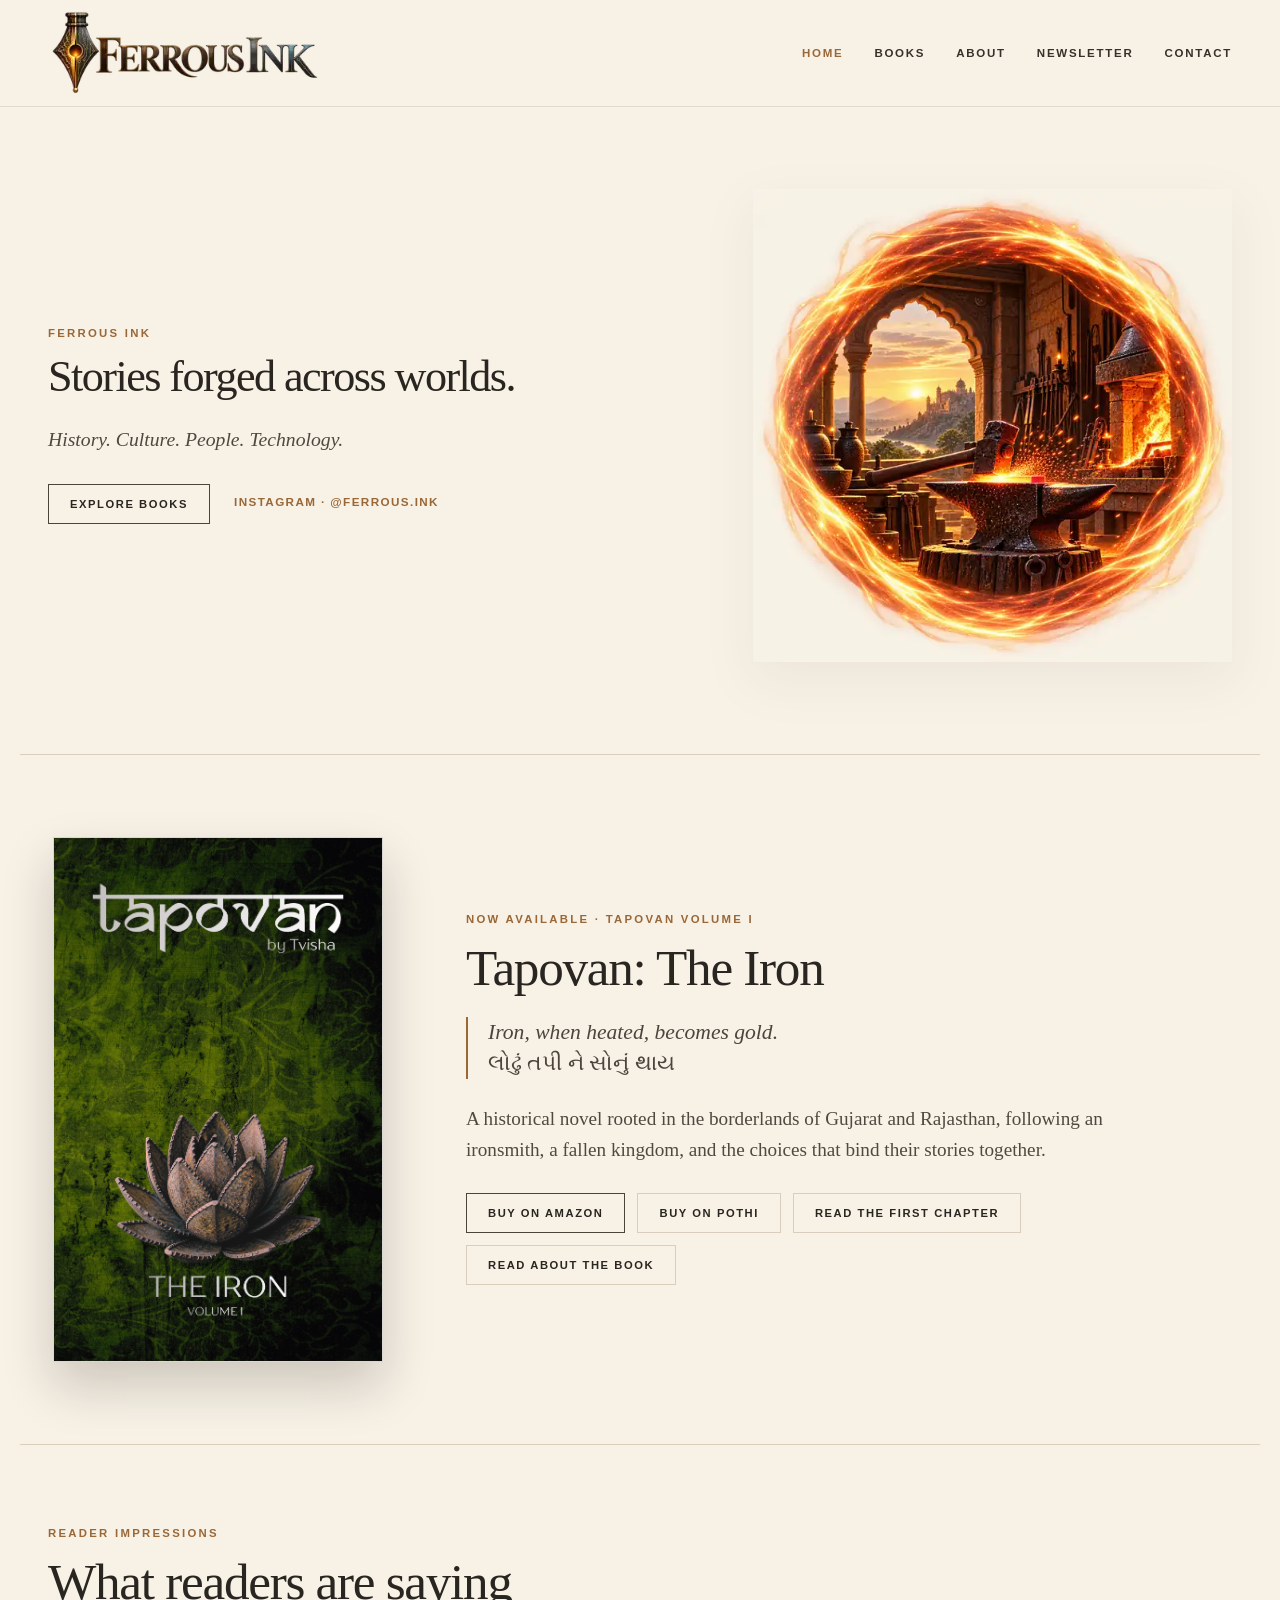
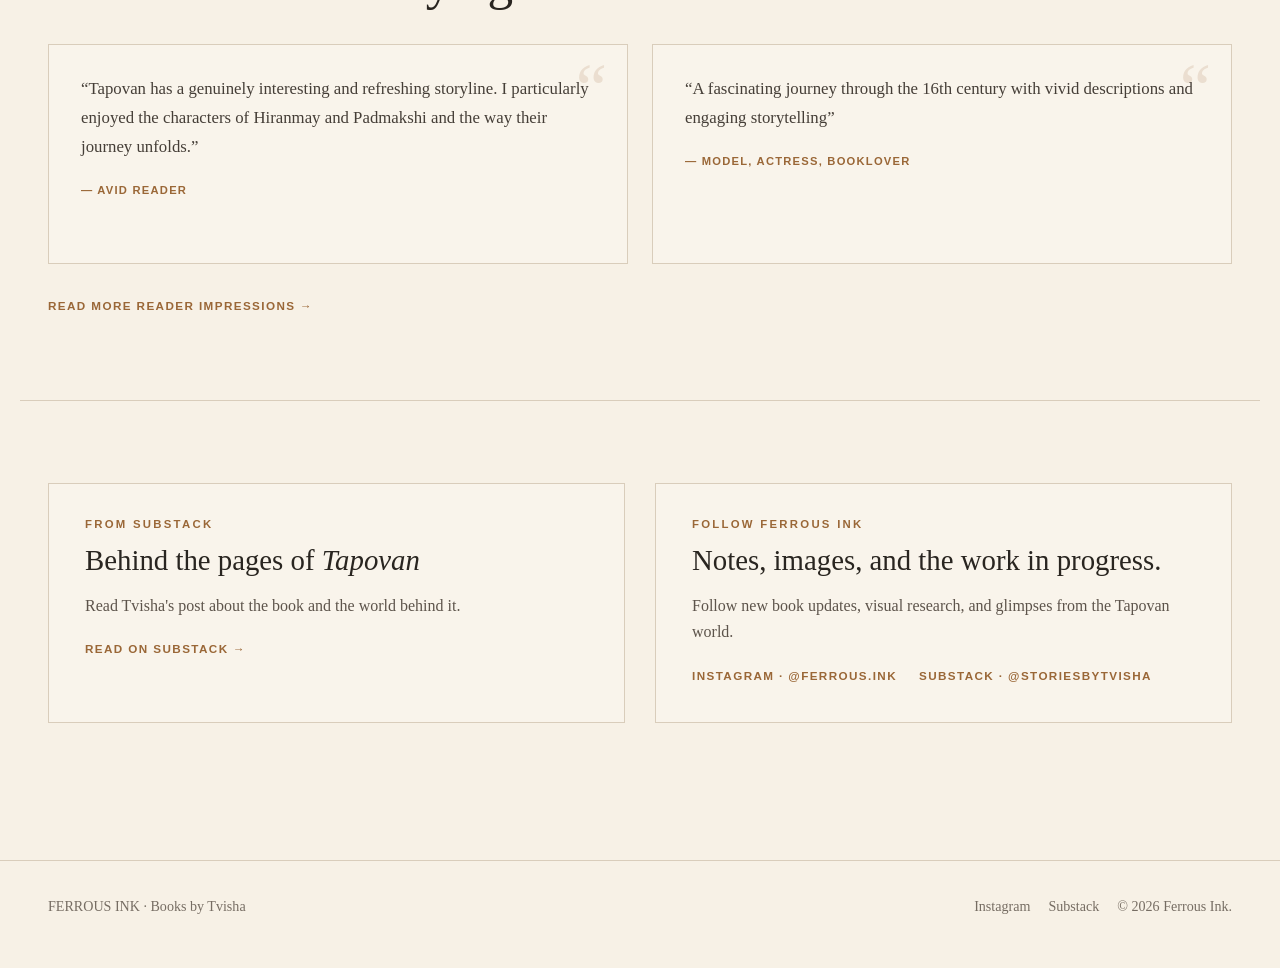
==== commit ebe4b909: "Add Pothi store purchase link for Tapovan" ====
--- a/index.html
+++ b/index.html
@@ -1,5 +1,5 @@
-<!doctype html><html lang="en"><head><meta charset="utf-8"><meta name="viewport" content="width=device-width,initial-scale=1">
-<title>Ferrous Ink — Books by Tvisha</title><meta name="description" content="Ferrous Ink. Stories forged across worlds. Tapovan: The Iron by Tvisha is available now on Amazon."><link rel="stylesheet" href="assets/css/styles.css?v=10"><style>.portal:after{display:none}</style></head>
+<!doctype html><html lang="en"><head><meta charset="utf-8"><meta name="viewport" content="width=device-width,initial-scale=1"><link rel="icon" type="image/svg+xml" href="assets/images/ferrous-favicon.svg"><link rel="alternate icon" href="favicon.ico">
+<title>Ferrous Ink — Books by Tvisha</title><meta name="description" content="Ferrous Ink. Stories forged across worlds. Tapovan: The Iron by Tvisha is available now on Amazon."><link rel="stylesheet" href="assets/css/styles.css?v=11"><style>.portal:after{display:none}</style></head>
 <body><header class="site-header"><nav class="nav">
 <a class="brand" href="index.html" aria-label="Ferrous Ink home"><img src="assets/images/ferrous-ink-logo-fixed.svg" alt="Ferrous Ink"></a>
 <div class="nav-links"><a href="index.html" aria-current="page">Home</a><a href="books.html">Books</a><a href="about.html">About</a><a href="newsletter.html">Newsletter</a><a href="contact.html">Contact</a></div></nav></header><main>
@@ -10,8 +10,8 @@
  <div class="portal"><img id="portal-image" src="assets/images/forge-portal.webp?v=8" alt="A glowing iron forge and anvil framed by a smooth fiery portal"></div>
 </section>
 <section class="section rule home-book-feature">
- <div class="home-book-cover"><a href="tapovan.html" aria-label="Read more about Tapovan: The Iron"><img src="assets/images/tapovan-cover-full.jpeg?v=20" alt="Tapovan: The Iron, Volume I, by Tvisha"></a></div>
- <div class="home-book-copy"><p class="eyebrow">Now Available · Tapovan Volume I</p><h2>Tapovan: The Iron</h2><p class="home-book-quote"><em>Iron, when heated, becomes gold.</em><br><span lang="gu">લોઢું તપી ને સોનું થાય</span></p><p class="lead">A historical novel rooted in the borderlands of Gujarat and Rajasthan, following an ironsmith, a fallen kingdom, and the choices that bind their stories together.</p><div class="home-book-actions"><a class="button" href="https://www.amazon.com/dp/B0HPCVSJZD" target="_blank" rel="noopener noreferrer">Buy on Amazon</a><a class="button button-soft" href="sample-chapter.html">Read the First Chapter</a><a class="button button-soft" href="tapovan.html">Read About the Book</a></div></div>
+ <div class="home-book-cover"><a href="tapovan.html" aria-label="Read more about Tapovan: The Iron"><img src="assets/images/tapovan-cover-full.jpeg?v=20261102b" alt="Tapovan: The Iron, Volume I, by Tvisha"></a></div>
+ <div class="home-book-copy"><p class="eyebrow">Now Available · Tapovan Volume I</p><h2>Tapovan: The Iron</h2><p class="home-book-quote"><em>Iron, when heated, becomes gold.</em><br><span lang="gu">લોઢું તપી ને સોનું થાય</span></p><p class="lead">A historical novel rooted in the borderlands of Gujarat and Rajasthan, following an ironsmith, a fallen kingdom, and the choices that bind their stories together.</p><div class="home-book-actions"><a class="button" href="https://www.amazon.com/dp/B0HPCVSJZD" target="_blank" rel="noopener noreferrer">Buy on Amazon</a> <a class="button button-soft" href="https://store.pothi.com/book/tvisha-tapovan/" target="_blank" rel="noopener noreferrer">Buy on Pothi</a><a class="button button-soft" href="sample-chapter.html">Read the First Chapter</a><a class="button button-soft" href="tapovan.html">Read About the Book</a></div></div>
 </section>
 <section class="section rule home-review-preview"><p class="eyebrow">Reader Impressions</p><h2>What readers are saying</h2><div class="home-review-grid"><blockquote class="review-card"><p>“Tapovan has a genuinely interesting and refreshing storyline. I particularly enjoyed the characters of Hiranmay and Padmakshi and the way their journey unfolds.”</p><footer>— Avid Reader</footer></blockquote><blockquote class="review-card"><p>“A fascinating journey through the 16th century with vivid descriptions and engaging storytelling”</p><footer>— Model, Actress, BookLover</footer></blockquote></div><p class="review-more"><a class="text-link" href="tapovan.html">Read more reader impressions →</a></p></section>
 <section class="section rule home-notes"><div class="home-note-card"><p class="eyebrow">From Substack</p><h3>Behind the pages of <em>Tapovan</em></h3><p>Read Tvisha's post about the book and the world behind it.</p><a class="text-link" href="https://substack.com/home/post/p-222257417" target="_blank" rel="noopener noreferrer">Read on Substack →</a></div><div class="home-note-card home-social-card"><p class="eyebrow">Follow Ferrous Ink</p><h3>Notes, images, and the work in progress.</h3><p>Follow new book updates, visual research, and glimpses from the Tapovan world.</p><div class="social-links-inline"><a class="text-link" href="https://www.instagram.com/ferrous.ink/?hl=en" target="_blank" rel="noopener noreferrer">Instagram · @ferrous.ink</a><a class="text-link" href="https://substack.com/@storiesbytvisha" target="_blank" rel="noopener noreferrer">Substack · @storiesbytvisha</a></div></div></section>
